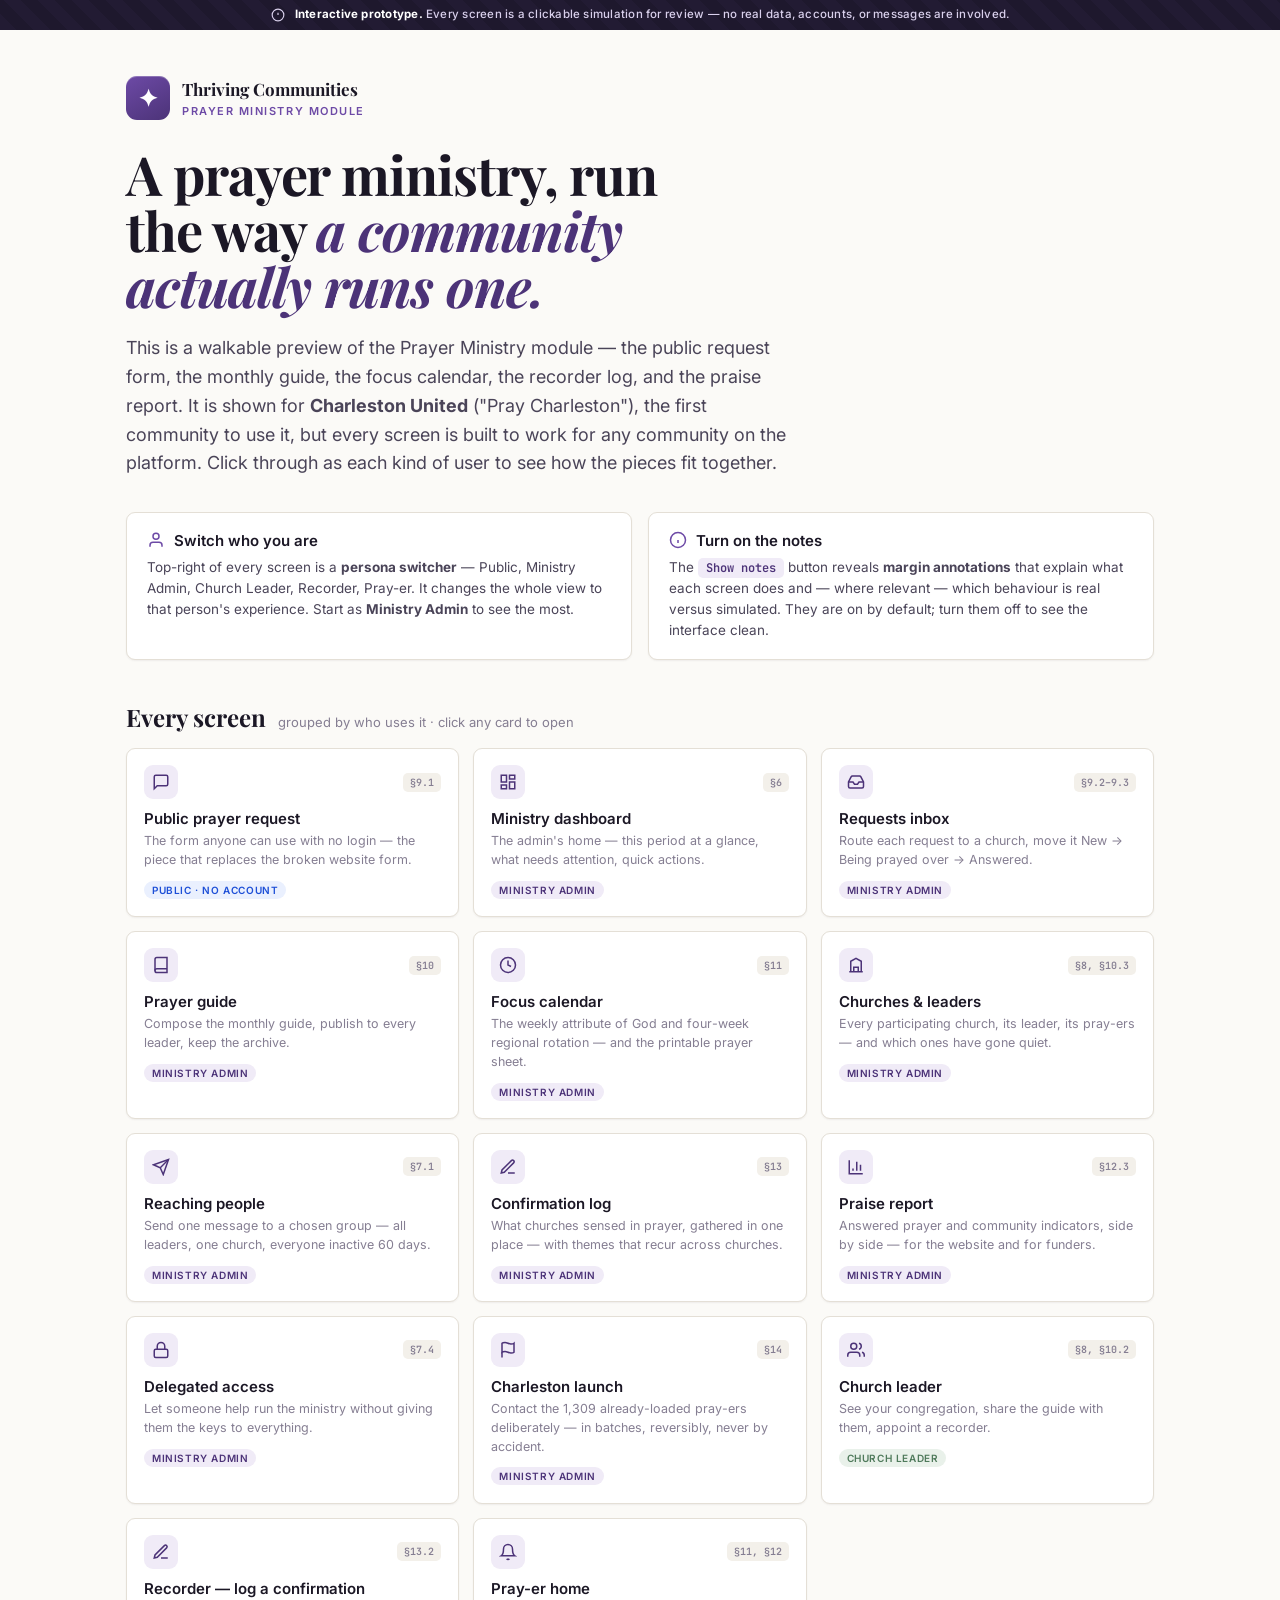
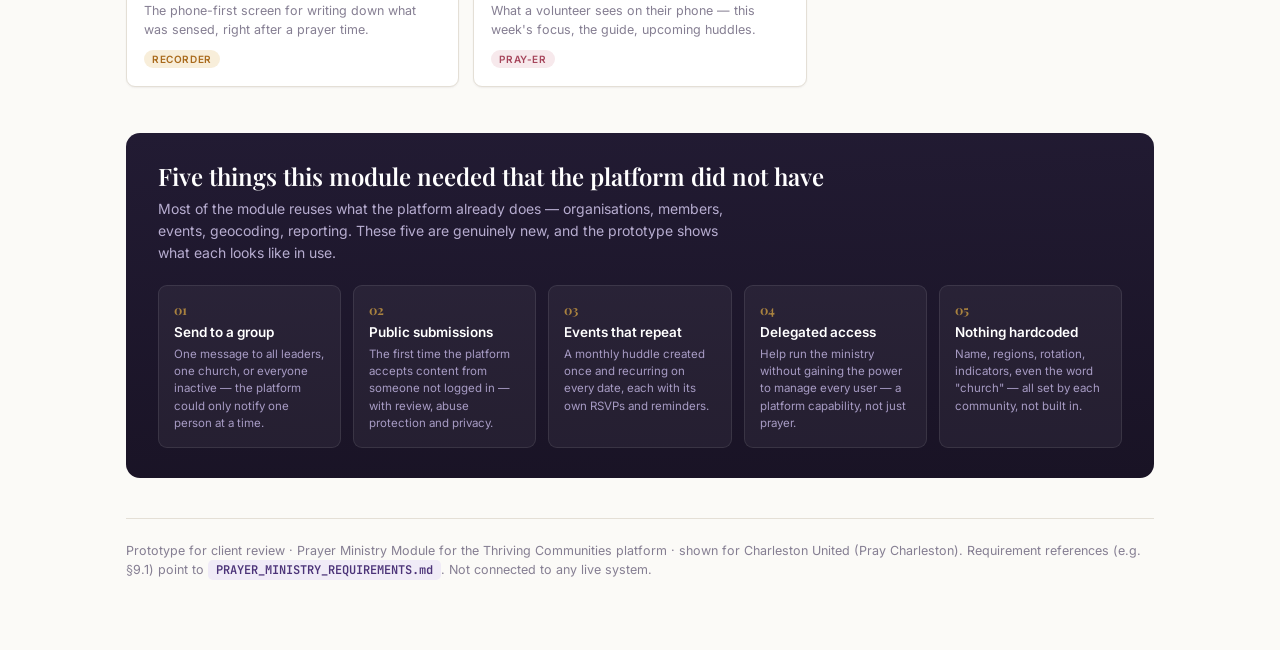
==== index.html @ 3cf49b8a "Prayer Ministry module — interactive static prototype Clickable, self-contained review prototype of " ====
<!DOCTYPE html>
<html lang="en">
<head>
<meta charset="utf-8">
<meta name="viewport" content="width=device-width, initial-scale=1">
<meta name="robots" content="noindex, nofollow">
<title>Prayer Ministry Module — Interactive Prototype</title>
<link rel="stylesheet" href="assets/app.css">
<style>
  .cover { max-width: 1080px; margin: 0 auto; padding: 46px 26px 70px; }
  .cover__kicker { display:flex; align-items:center; gap:12px; }
  .cover__kicker .mk { width:44px;height:44px;border-radius:11px;display:grid;place-items:center;background:linear-gradient(150deg,var(--amethyst),var(--amethyst-deep));color:#fff;font-family:var(--serif);font-weight:700;font-size:24px;box-shadow:inset 0 1px 0 rgba(255,255,255,.25);}
  .cover h1 { font-family:var(--serif); font-weight:700; font-size:clamp(34px,5vw,54px); letter-spacing:-.02em; line-height:1.04; margin:26px 0 0; max-width:16ch; }
  .cover h1 em { font-style: italic; color: var(--amethyst-deep); }
  .cover__lede { font-size:18px; color:var(--ink-soft); max-width:60ch; margin-top:20px; line-height:1.6; }
  .howto { display:grid; grid-template-columns:1fr 1fr; gap:16px; margin-top:34px; }
  .howto__card { border:1px solid var(--line); background:var(--surface); border-radius:var(--r); padding:18px 20px; box-shadow:var(--shadow-sm); }
  .howto__card h3 { font-size:15px; display:flex; align-items:center; gap:9px; }
  .howto__card p { font-size:13.5px; color:var(--ink-soft); margin-top:8px; }
  .kbd { font:600 12px var(--mono); background:var(--amethyst-wash); color:var(--amethyst-deep); padding:2px 8px; border-radius:5px; }
  .maplabel { display:flex; align-items:baseline; gap:12px; margin:44px 0 4px; }
  .maplabel h2 { font-family:var(--serif); font-size:24px; font-weight:700; }
  .maplabel span { font-size:13px; color:var(--ink-faint); }
  .screens { display:grid; grid-template-columns:repeat(3,1fr); gap:14px; margin-top:16px; }
  .screen { display:block; border:1px solid var(--line); background:var(--surface); border-radius:var(--r); padding:16px 17px; box-shadow:var(--shadow-sm); transition:border-color .14s, box-shadow .14s, transform .08s; }
  .screen:hover { border-color:var(--amethyst); box-shadow:var(--shadow); transform:translateY(-2px); }
  .screen__top { display:flex; align-items:center; justify-content:space-between; margin-bottom:11px; }
  .screen__ico { width:34px;height:34px;border-radius:9px;background:var(--amethyst-wash);color:var(--amethyst-deep);display:grid;place-items:center; }
  .screen__ico svg { width:18px;height:18px; }
  .screen__ref { font:600 10px var(--mono); color:var(--ink-faint); background:var(--vellum); padding:3px 7px; border-radius:5px; }
  .screen h3 { font-size:15px; }
  .screen p { font-size:12.5px; color:var(--ink-faint); margin-top:5px; line-height:1.5; }
  .persona-chip { display:inline-block; font:600 10px/1 var(--sans); letter-spacing:.06em; text-transform:uppercase; padding:4px 8px; border-radius:20px; margin-top:11px; }
  .pc-public{background:var(--klein-wash);color:var(--klein-deep);} .pc-admin{background:var(--amethyst-wash);color:var(--amethyst-deep);}
  .pc-leader{background:var(--sage-wash);color:var(--sage);} .pc-recorder{background:var(--amber-wash);color:var(--amber);} .pc-prayer{background:var(--rose-wash);color:var(--rose);}
  .foundations { background:linear-gradient(178deg,#221B33,#191325); color:#E9E4F2; border-radius:var(--r-lg); padding:30px 32px; margin-top:46px; }
  .foundations h2 { font-family:var(--serif); color:#fff; font-size:24px; }
  .foundations > p { color:#B7ADD0; max-width:64ch; margin-top:8px; font-size:14px; }
  .fgrid { display:grid; grid-template-columns:repeat(5,1fr); gap:12px; margin-top:22px; }
  .fitem { background:rgba(255,255,255,.05); border:1px solid rgba(255,255,255,.09); border-radius:var(--r); padding:15px; }
  .fitem .n { font:700 13px var(--serif); color:var(--gilt); }
  .fitem h4 { color:#fff; font-size:13.5px; margin:7px 0 5px; }
  .fitem p { color:#A79BC4; font-size:11.5px; line-height:1.5; }
  .footnote { margin-top:40px; padding-top:22px; border-top:1px solid var(--line); font-size:12.5px; color:var(--ink-faint); }
  @media (max-width:860px){ .howto,.screens,.fgrid{grid-template-columns:1fr;} .fgrid{grid-template-columns:1fr 1fr;} }
</style>
</head>
<body>
<div class="simbar">
  <svg viewBox="0 0 24 24" fill="none" stroke="currentColor" stroke-width="2"><circle cx="12" cy="12" r="10"/><path d="M12 8v4M12 16h.01"/></svg>
  <span><b>Interactive prototype.</b> Every screen is a clickable simulation for review — no real data, accounts, or messages are involved.</span>
</div>

<div class="cover">
  <div class="cover__kicker">
    <div class="mk">✦</div>
    <div>
      <div style="font-family:var(--serif);font-weight:700;font-size:17px;">Thriving Communities</div>
      <div class="eyebrow eyebrow--amethyst" style="margin-top:2px;">Prayer Ministry Module</div>
    </div>
  </div>

  <h1>A prayer ministry, run the way <em>a community actually runs one.</em></h1>
  <p class="cover__lede">
    This is a walkable preview of the Prayer Ministry module — the public request form, the monthly guide,
    the focus calendar, the recorder log, and the praise report. It is shown for <b>Charleston United</b>
    ("Pray Charleston"), the first community to use it, but every screen is built to work for any community
    on the platform. Click through as each kind of user to see how the pieces fit together.
  </p>

  <div class="howto">
    <div class="howto__card">
      <h3><svg width="18" height="18" viewBox="0 0 24 24" fill="none" stroke="var(--amethyst)" stroke-width="2"><path d="M20 21v-2a4 4 0 0 0-4-4H8a4 4 0 0 0-4 4v2"/><circle cx="12" cy="7" r="4"/></svg> Switch who you are</h3>
      <p>Top-right of every screen is a <b>persona switcher</b> — Public, Ministry Admin, Church Leader, Recorder, Pray-er. It changes the whole view to that person's experience. Start as <b>Ministry Admin</b> to see the most.</p>
    </div>
    <div class="howto__card">
      <h3><svg width="18" height="18" viewBox="0 0 24 24" fill="none" stroke="var(--amethyst)" stroke-width="2"><circle cx="12" cy="12" r="10"/><path d="M12 16v-4M12 8h.01"/></svg> Turn on the notes</h3>
      <p>The <span class="kbd">Show notes</span> button reveals <b>margin annotations</b> that explain what each screen does and — where relevant — which behaviour is real versus simulated. They are on by default; turn them off to see the interface clean.</p>
    </div>
  </div>

  <div class="maplabel"><h2>Every screen</h2><span>grouped by who uses it · click any card to open</span></div>

  <div class="screens">
    <a class="screen" href="public-request.html">
      <div class="screen__top"><div class="screen__ico"><svg viewBox="0 0 24 24" fill="none" stroke="currentColor" stroke-width="2"><path d="M21 15a2 2 0 0 1-2 2H7l-4 4V5a2 2 0 0 1 2-2h14a2 2 0 0 1 2 2z"/></svg></div><span class="screen__ref">§9.1</span></div>
      <h3>Public prayer request</h3>
      <p>The form anyone can use with no login — the piece that replaces the broken website form.</p>
      <span class="persona-chip pc-public">Public · no account</span>
    </a>

    <a class="screen" href="admin-dashboard.html">
      <div class="screen__top"><div class="screen__ico"><svg viewBox="0 0 24 24" fill="none" stroke="currentColor" stroke-width="2"><rect x="3" y="3" width="7" height="9"/><rect x="14" y="3" width="7" height="5"/><rect x="14" y="12" width="7" height="9"/><rect x="3" y="16" width="7" height="5"/></svg></div><span class="screen__ref">§6</span></div>
      <h3>Ministry dashboard</h3>
      <p>The admin's home — this period at a glance, what needs attention, quick actions.</p>
      <span class="persona-chip pc-admin">Ministry Admin</span>
    </a>

    <a class="screen" href="admin-requests.html">
      <div class="screen__top"><div class="screen__ico"><svg viewBox="0 0 24 24" fill="none" stroke="currentColor" stroke-width="2"><path d="M22 12h-6l-2 3h-4l-2-3H2"/><path d="M5.45 5.11L2 12v6a2 2 0 0 0 2 2h16a2 2 0 0 0 2-2v-6l-3.45-6.89A2 2 0 0 0 16.76 4H7.24a2 2 0 0 0-1.79 1.11z"/></svg></div><span class="screen__ref">§9.2–9.3</span></div>
      <h3>Requests inbox</h3>
      <p>Route each request to a church, move it New → Being prayed over → Answered.</p>
      <span class="persona-chip pc-admin">Ministry Admin</span>
    </a>

    <a class="screen" href="admin-guide.html">
      <div class="screen__top"><div class="screen__ico"><svg viewBox="0 0 24 24" fill="none" stroke="currentColor" stroke-width="2"><path d="M4 19.5A2.5 2.5 0 0 1 6.5 17H20"/><path d="M6.5 2H20v20H6.5A2.5 2.5 0 0 1 4 19.5v-15A2.5 2.5 0 0 1 6.5 2z"/></svg></div><span class="screen__ref">§10</span></div>
      <h3>Prayer guide</h3>
      <p>Compose the monthly guide, publish to every leader, keep the archive.</p>
      <span class="persona-chip pc-admin">Ministry Admin</span>
    </a>

    <a class="screen" href="admin-focus.html">
      <div class="screen__top"><div class="screen__ico"><svg viewBox="0 0 24 24" fill="none" stroke="currentColor" stroke-width="2"><circle cx="12" cy="12" r="10"/><path d="M12 6v6l4 2"/></svg></div><span class="screen__ref">§11</span></div>
      <h3>Focus calendar</h3>
      <p>The weekly attribute of God and four-week regional rotation — and the printable prayer sheet.</p>
      <span class="persona-chip pc-admin">Ministry Admin</span>
    </a>

    <a class="screen" href="admin-churches.html">
      <div class="screen__top"><div class="screen__ico"><svg viewBox="0 0 24 24" fill="none" stroke="currentColor" stroke-width="2"><path d="M3 21h18"/><path d="M5 21V7l7-4 7 4v14"/><path d="M9 21v-6h6v6"/></svg></div><span class="screen__ref">§8, §10.3</span></div>
      <h3>Churches &amp; leaders</h3>
      <p>Every participating church, its leader, its pray-ers — and which ones have gone quiet.</p>
      <span class="persona-chip pc-admin">Ministry Admin</span>
    </a>

    <a class="screen" href="admin-messaging.html">
      <div class="screen__top"><div class="screen__ico"><svg viewBox="0 0 24 24" fill="none" stroke="currentColor" stroke-width="2"><path d="M22 2L11 13"/><path d="M22 2l-7 20-4-9-9-4 20-7z"/></svg></div><span class="screen__ref">§7.1</span></div>
      <h3>Reaching people</h3>
      <p>Send one message to a chosen group — all leaders, one church, everyone inactive 60 days.</p>
      <span class="persona-chip pc-admin">Ministry Admin</span>
    </a>

    <a class="screen" href="admin-confirmations.html">
      <div class="screen__top"><div class="screen__ico"><svg viewBox="0 0 24 24" fill="none" stroke="currentColor" stroke-width="2"><path d="M12 20h9"/><path d="M16.5 3.5a2.12 2.12 0 0 1 3 3L7 19l-4 1 1-4L16.5 3.5z"/></svg></div><span class="screen__ref">§13</span></div>
      <h3>Confirmation log</h3>
      <p>What churches sensed in prayer, gathered in one place — with themes that recur across churches.</p>
      <span class="persona-chip pc-admin">Ministry Admin</span>
    </a>

    <a class="screen" href="admin-praise.html">
      <div class="screen__top"><div class="screen__ico"><svg viewBox="0 0 24 24" fill="none" stroke="currentColor" stroke-width="2"><path d="M3 3v18h18"/><path d="M18 17V9M13 17V5M8 17v-3"/></svg></div><span class="screen__ref">§12.3</span></div>
      <h3>Praise report</h3>
      <p>Answered prayer and community indicators, side by side — for the website and for funders.</p>
      <span class="persona-chip pc-admin">Ministry Admin</span>
    </a>

    <a class="screen" href="admin-access.html">
      <div class="screen__top"><div class="screen__ico"><svg viewBox="0 0 24 24" fill="none" stroke="currentColor" stroke-width="2"><rect x="3" y="11" width="18" height="11" rx="2"/><path d="M7 11V7a5 5 0 0 1 10 0v4"/></svg></div><span class="screen__ref">§7.4</span></div>
      <h3>Delegated access</h3>
      <p>Let someone help run the ministry without giving them the keys to everything.</p>
      <span class="persona-chip pc-admin">Ministry Admin</span>
    </a>

    <a class="screen" href="admin-charleston.html">
      <div class="screen__top"><div class="screen__ico"><svg viewBox="0 0 24 24" fill="none" stroke="currentColor" stroke-width="2"><path d="M4 15s1-1 4-1 5 2 8 2 4-1 4-1V3s-1 1-4 1-5-2-8-2-4 1-4 1z"/><path d="M4 22v-7"/></svg></div><span class="screen__ref">§14</span></div>
      <h3>Charleston launch</h3>
      <p>Contact the 1,309 already-loaded pray-ers deliberately — in batches, reversibly, never by accident.</p>
      <span class="persona-chip pc-admin">Ministry Admin</span>
    </a>

    <a class="screen" href="leader.html">
      <div class="screen__top"><div class="screen__ico"><svg viewBox="0 0 24 24" fill="none" stroke="currentColor" stroke-width="2"><path d="M17 21v-2a4 4 0 0 0-4-4H5a4 4 0 0 0-4 4v2"/><circle cx="9" cy="7" r="4"/><path d="M23 21v-2a4 4 0 0 0-3-3.87M16 3.13a4 4 0 0 1 0 7.75"/></svg></div><span class="screen__ref">§8, §10.2</span></div>
      <h3>Church leader</h3>
      <p>See your congregation, share the guide with them, appoint a recorder.</p>
      <span class="persona-chip pc-leader">Church Leader</span>
    </a>

    <a class="screen" href="recorder.html">
      <div class="screen__top"><div class="screen__ico"><svg viewBox="0 0 24 24" fill="none" stroke="currentColor" stroke-width="2"><path d="M12 20h9"/><path d="M16.5 3.5a2.12 2.12 0 0 1 3 3L7 19l-4 1 1-4L16.5 3.5z"/></svg></div><span class="screen__ref">§13.2</span></div>
      <h3>Recorder — log a confirmation</h3>
      <p>The phone-first screen for writing down what was sensed, right after a prayer time.</p>
      <span class="persona-chip pc-recorder">Recorder</span>
    </a>

    <a class="screen" href="prayer.html">
      <div class="screen__top"><div class="screen__ico"><svg viewBox="0 0 24 24" fill="none" stroke="currentColor" stroke-width="2"><path d="M18 8A6 6 0 0 0 6 8c0 7-3 9-3 9h18s-3-2-3-9"/><path d="M13.73 21a2 2 0 0 1-3.46 0"/></svg></div><span class="screen__ref">§11, §12</span></div>
      <h3>Pray-er home</h3>
      <p>What a volunteer sees on their phone — this week's focus, the guide, upcoming huddles.</p>
      <span class="persona-chip pc-prayer">Pray-er</span>
    </a>
  </div>

  <div class="foundations">
    <h2>Five things this module needed that the platform did not have</h2>
    <p>Most of the module reuses what the platform already does — organisations, members, events, geocoding, reporting. These five are genuinely new, and the prototype shows what each looks like in use.</p>
    <div class="fgrid">
      <div class="fitem"><div class="n">01</div><h4>Send to a group</h4><p>One message to all leaders, one church, or everyone inactive — the platform could only notify one person at a time.</p></div>
      <div class="fitem"><div class="n">02</div><h4>Public submissions</h4><p>The first time the platform accepts content from someone not logged in — with review, abuse protection and privacy.</p></div>
      <div class="fitem"><div class="n">03</div><h4>Events that repeat</h4><p>A monthly huddle created once and recurring on every date, each with its own RSVPs and reminders.</p></div>
      <div class="fitem"><div class="n">04</div><h4>Delegated access</h4><p>Help run the ministry without gaining the power to manage every user — a platform capability, not just prayer.</p></div>
      <div class="fitem"><div class="n">05</div><h4>Nothing hardcoded</h4><p>Name, regions, rotation, indicators, even the word "church" — all set by each community, not built in.</p></div>
    </div>
  </div>

  <p class="footnote">
    Prototype for client review · Prayer Ministry Module for the Thriving Communities platform · shown for Charleston United (Pray Charleston).
    Requirement references (e.g. §9.1) point to <span class="kbd">PRAYER_MINISTRY_REQUIREMENTS.md</span>. Not connected to any live system.
  </p>
</div>
</body>
</html>
---- assets/app.css ----
/* ============================================================================
   Pray Charleston — Prayer Ministry Module · Prototype design system
   Thriving Communities platform · Charleston United (example tenant)
   Static simulation. No backend.
   ========================================================================= */

@import url('https://fonts.googleapis.com/css2?family=Playfair+Display:ital,wght@0,500;0,600;0,700;0,800;1,500;1,600&family=Inter:wght@400;500;600;700&family=JetBrains+Mono:wght@400;500;600&display=swap');

/* ---- Tokens ------------------------------------------------------------- */
:root {
  --ink:        #1B1725;
  --ink-soft:   #4A4458;
  --ink-faint:  #857E92;

  --paper:      #FBFAF7;
  --vellum:     #F3F0EA;
  --vellum-edge:#E7E2D8;
  --line:       #E4DFD6;
  --line-strong:#D6D0C4;
  --surface:    #FFFFFF;

  --amethyst:      #6D4AA6;
  --amethyst-deep: #4C3378;
  --amethyst-wash: #F0EBF7;

  --klein:      #2563EB;
  --klein-deep: #1D4FD7;
  --klein-wash: #EAF0FE;

  --gilt:       #A9823F;

  --sage:       #4F7A5B;
  --sage-wash:  #E9F1EA;
  --amber:      #A96A1B;
  --amber-wash: #F8EEDA;
  --rose:       #A6455B;
  --rose-wash:  #F7E9EC;

  --shadow-sm: 0 1px 2px rgba(27,23,37,.06);
  --shadow:    0 2px 8px rgba(27,23,37,.08), 0 1px 2px rgba(27,23,37,.04);
  --shadow-lg: 0 16px 40px rgba(27,23,37,.16);

  --r-sm: 6px;
  --r:    9px;
  --r-lg: 14px;

  --serif: 'Playfair Display', Georgia, 'Times New Roman', serif;
  --sans:  'Inter', system-ui, -apple-system, 'Segoe UI', Roboto, sans-serif;
  --mono:  'JetBrains Mono', ui-monospace, 'SF Mono', Menlo, monospace;

  --sidebar-w: 258px;
  --topbar-h: 60px;
}

/* ---- Reset -------------------------------------------------------------- */
*, *::before, *::after { box-sizing: border-box; }
* { margin: 0; }
html { -webkit-text-size-adjust: 100%; scroll-behavior: smooth; }
body {
  font-family: var(--sans);
  background: var(--paper);
  color: var(--ink);
  line-height: 1.55;
  font-size: 15px;
  -webkit-font-smoothing: antialiased;
  text-rendering: optimizeLegibility;
}
img, svg { display: block; max-width: 100%; }
button, input, select, textarea { font: inherit; color: inherit; }
a { color: inherit; text-decoration: none; }
h1,h2,h3,h4 { line-height: 1.15; font-weight: 600; }

/* ---- Utility type ------------------------------------------------------- */
.eyebrow {
  font: 600 11px/1.4 var(--sans);
  letter-spacing: .14em;
  text-transform: uppercase;
  color: var(--ink-faint);
}
.eyebrow--amethyst { color: var(--amethyst); }
.meta { font: 500 12px/1.5 var(--mono); color: var(--ink-faint); letter-spacing: -.01em; }
.serif { font-family: var(--serif); }
.muted { color: var(--ink-faint); }
.soft  { color: var(--ink-soft); }

/* ============================================================================
   APP SHELL
   ========================================================================= */
.app { display: grid; grid-template-columns: var(--sidebar-w) 1fr; min-height: 100vh; }

/* ---- Sidebar ------------------------------------------------------------ */
.sidebar {
  background: linear-gradient(178deg, #221B33 0%, #191325 100%);
  color: #E9E4F2;
  display: flex; flex-direction: column;
  position: sticky; top: 0; height: 100vh;
  border-right: 1px solid #2E2740;
}
.brand {
  display: flex; align-items: center; gap: 11px;
  padding: 18px 20px 16px;
  border-bottom: 1px solid rgba(255,255,255,.07);
}
.brand__mark {
  width: 34px; height: 34px; border-radius: 8px; flex: none;
  display: grid; place-items: center;
  background: linear-gradient(150deg, var(--amethyst), var(--amethyst-deep));
  color: #fff; font-family: var(--serif); font-weight: 700; font-size: 18px;
  box-shadow: inset 0 1px 0 rgba(255,255,255,.25);
}
.brand__name { font-family: var(--serif); font-weight: 700; font-size: 16px; letter-spacing: .01em; color: #fff; }
.brand__sub  { font: 600 9.5px/1 var(--sans); letter-spacing: .16em; text-transform: uppercase; color: #A79BC4; margin-top: 3px; }

.nav { flex: 1; overflow-y: auto; padding: 14px 12px 20px; }
.nav__group { margin-bottom: 6px; }
.nav__label {
  font: 600 10px/1 var(--sans); letter-spacing: .15em; text-transform: uppercase;
  color: #8579A6; padding: 14px 10px 7px;
}
.nav__item {
  display: flex; align-items: center; gap: 10px;
  padding: 8px 11px; border-radius: 7px; margin: 1px 0;
  color: #C9C1DC; font-size: 13.5px; font-weight: 500;
  cursor: pointer; transition: background .14s, color .14s;
}
.nav__item svg { width: 17px; height: 17px; flex: none; opacity: .82; }
.nav__item:hover { background: rgba(255,255,255,.06); color: #fff; }
.nav__item.is-active { background: rgba(109,74,166,.32); color: #fff; box-shadow: inset 2px 0 0 var(--amethyst); }
.nav__item.is-active svg { opacity: 1; }
.nav__badge {
  margin-left: auto; font: 600 10.5px/1 var(--mono);
  background: var(--amethyst); color:#fff; padding: 3px 6px; border-radius: 20px;
}
.nav__foot { padding: 12px 16px; border-top: 1px solid rgba(255,255,255,.07); font-size: 11px; color: #8579A6; }

/* ---- Topbar ------------------------------------------------------------- */
.main { display: flex; flex-direction: column; min-width: 0; }
.topbar {
  height: var(--topbar-h); position: sticky; top: 0; z-index: 30;
  background: rgba(251,250,247,.86); backdrop-filter: blur(10px);
  border-bottom: 1px solid var(--line);
  display: flex; align-items: center; gap: 14px; padding: 0 26px;
}
.topbar__crumb { font-size: 13px; color: var(--ink-faint); }
.topbar__crumb b { color: var(--ink); font-weight: 600; }
.topbar__spacer { flex: 1; }

.persona {
  display: flex; align-items: center; gap: 9px;
  background: var(--surface); border: 1px solid var(--line-strong);
  border-radius: 40px; padding: 4px 5px 4px 12px; box-shadow: var(--shadow-sm);
}
.persona__label { font: 600 10px/1 var(--sans); letter-spacing: .1em; text-transform: uppercase; color: var(--ink-faint); }
.persona select {
  border: none; background: var(--amethyst-wash); color: var(--amethyst-deep);
  font-weight: 600; font-size: 13px; border-radius: 30px; padding: 6px 12px; cursor: pointer;
}
.persona select:focus-visible { outline: 2px solid var(--klein); outline-offset: 1px; }

.notes-toggle {
  display: flex; align-items: center; gap: 8px; cursor: pointer;
  font-size: 12.5px; font-weight: 500; color: var(--ink-soft);
  border: 1px solid var(--line-strong); background: var(--surface);
  padding: 7px 12px; border-radius: 40px; box-shadow: var(--shadow-sm);
}
.notes-toggle .dot { width: 9px; height: 9px; border-radius: 50%; background: var(--line-strong); transition: background .15s; }
body.notes-on .notes-toggle { border-color: var(--amethyst); color: var(--amethyst-deep); background: var(--amethyst-wash); }
body.notes-on .notes-toggle .dot { background: var(--amethyst); }

/* ---- Sim banner --------------------------------------------------------- */
.simbar {
  display: flex; align-items: center; gap: 10px; justify-content: center;
  background: repeating-linear-gradient(45deg, #221B33, #221B33 12px, #1E182D 12px, #1E182D 24px);
  color: #D9D0EC; font-size: 11.5px; font-weight: 500; letter-spacing: .02em;
  padding: 6px 16px; text-align: center;
}
.simbar b { color: #fff; }
.simbar svg { width: 14px; height: 14px; }

/* ---- Content ------------------------------------------------------------ */
.content { padding: 28px 30px 60px; max-width: 1180px; width: 100%; }
.content--narrow { max-width: 820px; }

.page-head { margin-bottom: 22px; }
.page-title { font-family: var(--serif); font-weight: 700; font-size: clamp(26px, 3.2vw, 34px); letter-spacing: -.01em; }
.page-sub { color: var(--ink-soft); font-size: 15px; margin-top: 6px; max-width: 66ch; }
.page-head-row { display: flex; align-items: flex-end; justify-content: space-between; gap: 20px; flex-wrap: wrap; }

.section { margin-top: 30px; }
.section__head { display: flex; align-items: baseline; justify-content: space-between; gap: 14px; margin-bottom: 13px; }
.section__title { font-family: var(--serif); font-size: 21px; font-weight: 600; }

/* ============================================================================
   COMPONENTS
   ========================================================================= */

/* ---- Buttons ------------------------------------------------------------ */
.btn {
  display: inline-flex; align-items: center; justify-content: center; gap: 8px;
  font: 600 13.5px/1 var(--sans); cursor: pointer;
  padding: 10px 16px; border-radius: var(--r-sm); border: 1px solid transparent;
  transition: background .14s, border-color .14s, transform .05s, box-shadow .14s;
  white-space: nowrap;
}
.btn:active { transform: translateY(1px); }
.btn svg { width: 16px; height: 16px; }
.btn--primary { background: var(--klein); color: #fff; box-shadow: var(--shadow-sm); }
.btn--primary:hover { background: var(--klein-deep); }
.btn--ministry { background: var(--amethyst); color: #fff; box-shadow: var(--shadow-sm); }
.btn--ministry:hover { background: var(--amethyst-deep); }
.btn--ghost { background: var(--surface); border-color: var(--line-strong); color: var(--ink); }
.btn--ghost:hover { border-color: var(--ink-faint); background: var(--vellum); }
.btn--quiet { background: transparent; color: var(--ink-soft); padding: 8px 10px; }
.btn--quiet:hover { background: var(--vellum); color: var(--ink); }
.btn--danger { background: var(--surface); border-color: var(--rose); color: var(--rose); }
.btn--danger:hover { background: var(--rose-wash); }
.btn--sm { padding: 7px 12px; font-size: 12.5px; }
.btn--lg { padding: 13px 22px; font-size: 15px; }
.btn:focus-visible { outline: 2px solid var(--klein); outline-offset: 2px; }

/* ---- Cards -------------------------------------------------------------- */
.card {
  background: var(--surface); border: 1px solid var(--line);
  border-radius: var(--r); box-shadow: var(--shadow-sm);
}
.card--pad { padding: 20px; }
.card__head { padding: 16px 20px; border-bottom: 1px solid var(--line); display: flex; align-items: center; justify-content: space-between; gap: 12px; }
.card__title { font-weight: 600; font-size: 15px; }
.card__body { padding: 20px; }

.grid { display: grid; gap: 16px; }
.grid--2 { grid-template-columns: repeat(2, 1fr); }
.grid--3 { grid-template-columns: repeat(3, 1fr); }
.grid--4 { grid-template-columns: repeat(4, 1fr); }

/* ---- Stat tiles --------------------------------------------------------- */
.stat { background: var(--surface); border: 1px solid var(--line); border-radius: var(--r); padding: 16px 18px; }
.stat__label { font: 600 11px/1 var(--sans); letter-spacing: .1em; text-transform: uppercase; color: var(--ink-faint); }
.stat__value { font-family: var(--serif); font-weight: 700; font-size: 30px; margin-top: 9px; letter-spacing: -.01em; }
.stat__value small { font-size: 15px; color: var(--ink-faint); font-family: var(--sans); font-weight: 500; }
.stat__delta { font: 500 12px/1 var(--mono); margin-top: 7px; display: inline-flex; align-items: center; gap: 5px; }
.stat__delta.up { color: var(--sage); }
.stat__delta.down { color: var(--rose); }
.stat__delta.flat { color: var(--ink-faint); }

/* ---- Pills / badges ----------------------------------------------------- */
.pill {
  display: inline-flex; align-items: center; gap: 6px;
  font: 600 11.5px/1 var(--sans); padding: 5px 10px; border-radius: 30px;
  border: 1px solid transparent; white-space: nowrap;
}
.pill .pdot { width: 7px; height: 7px; border-radius: 50%; background: currentColor; }
.pill--new     { background: var(--klein-wash);   color: var(--klein-deep); }
.pill--praying { background: var(--amethyst-wash); color: var(--amethyst-deep); }
.pill--answered{ background: var(--sage-wash);     color: var(--sage); }
.pill--archived{ background: var(--vellum);        color: var(--ink-faint); }
.pill--urgent  { background: var(--amber-wash);    color: var(--amber); }
.pill--private { background: var(--vellum);        color: var(--ink-soft); border-color: var(--line-strong); }
.pill--shared  { background: var(--sage-wash);     color: var(--sage); }
.pill--quiet   { background: var(--rose-wash);     color: var(--rose); }
.pill--active  { background: var(--sage-wash);     color: var(--sage); }
.pill--outline { background: transparent; border-color: var(--line-strong); color: var(--ink-soft); }

.tag { display:inline-flex; align-items:center; gap:5px; font:500 12px/1 var(--sans); color: var(--amethyst-deep); background: var(--amethyst-wash); padding: 4px 9px; border-radius: 6px; }

/* ---- Tables ------------------------------------------------------------- */
.table { width: 100%; border-collapse: collapse; font-size: 13.5px; }
.table th {
  text-align: left; font: 600 10.5px/1 var(--sans); letter-spacing: .1em; text-transform: uppercase;
  color: var(--ink-faint); padding: 11px 14px; border-bottom: 1px solid var(--line-strong); white-space: nowrap;
}
.table td { padding: 13px 14px; border-bottom: 1px solid var(--line); vertical-align: middle; }
.table tr:last-child td { border-bottom: none; }
.table tbody tr { transition: background .12s; }
.table tbody tr:hover { background: var(--vellum); }
.table .row-click { cursor: pointer; }
.table-wrap { overflow-x: auto; border: 1px solid var(--line); border-radius: var(--r); background: var(--surface); box-shadow: var(--shadow-sm); }

/* ---- Avatar ------------------------------------------------------------- */
.avatar {
  width: 34px; height: 34px; border-radius: 50%; flex: none;
  display: grid; place-items: center; font: 600 13px/1 var(--sans);
  background: var(--amethyst-wash); color: var(--amethyst-deep);
}
.avatar--sm { width: 27px; height: 27px; font-size: 11px; }
.who { display: flex; align-items: center; gap: 10px; }
.who__name { font-weight: 600; font-size: 13.5px; }
.who__meta { font-size: 12px; color: var(--ink-faint); }

/* ---- Forms -------------------------------------------------------------- */
.field { margin-bottom: 18px; }
.field__label { display: block; font-weight: 600; font-size: 13.5px; margin-bottom: 7px; }
.field__hint { font-size: 12.5px; color: var(--ink-faint); margin-top: 6px; }
.field__opt { font-weight: 500; color: var(--ink-faint); font-size: 12px; }
.input, .textarea, .select {
  width: 100%; background: var(--surface); border: 1px solid var(--line-strong);
  border-radius: var(--r-sm); padding: 11px 13px; font-size: 14.5px; color: var(--ink);
  transition: border-color .14s, box-shadow .14s;
}
.input::placeholder, .textarea::placeholder { color: #ABA4B8; }
.input:focus, .textarea:focus, .select:focus { outline: none; border-color: var(--klein); box-shadow: 0 0 0 3px var(--klein-wash); }
.textarea { resize: vertical; min-height: 110px; line-height: 1.6; }
.select { appearance: none; background-image: url("data:image/svg+xml,%3Csvg xmlns='http://www.w3.org/2000/svg' width='12' height='12' viewBox='0 0 24 24' fill='none' stroke='%23857E92' stroke-width='2.5'%3E%3Cpath d='M6 9l6 6 6-6'/%3E%3C/svg%3E"); background-repeat: no-repeat; background-position: right 13px center; padding-right: 36px; cursor: pointer; }

.check { display: flex; gap: 11px; align-items: flex-start; padding: 12px 14px; border: 1px solid var(--line-strong); border-radius: var(--r-sm); cursor: pointer; background: var(--surface); transition: border-color .14s, background .14s; }
.check:hover { border-color: var(--ink-faint); }
.check input { margin-top: 2px; width: 17px; height: 17px; accent-color: var(--klein); flex: none; }
.check__title { font-weight: 600; font-size: 13.5px; }
.check__desc { font-size: 12.5px; color: var(--ink-faint); margin-top: 2px; }
.check.is-on { border-color: var(--klein); background: var(--klein-wash); }

.seg { display: inline-flex; background: var(--vellum); border: 1px solid var(--line-strong); border-radius: 8px; padding: 3px; gap: 2px; }
.seg button { border: none; background: transparent; padding: 7px 14px; border-radius: 6px; font-weight: 600; font-size: 13px; color: var(--ink-soft); cursor: pointer; }
.seg button.is-on { background: var(--surface); color: var(--ink); box-shadow: var(--shadow-sm); }

/* ---- Tabs --------------------------------------------------------------- */
.tabs { display: flex; gap: 3px; border-bottom: 1px solid var(--line-strong); margin-bottom: 20px; }
.tab { padding: 11px 15px; font-weight: 600; font-size: 13.5px; color: var(--ink-faint); cursor: pointer; border-bottom: 2px solid transparent; margin-bottom: -1px; }
.tab:hover { color: var(--ink); }
.tab.is-on { color: var(--amethyst-deep); border-bottom-color: var(--amethyst); }

/* ---- Annotation notes (client explainers) ------------------------------- */
.note {
  display: none;
  position: relative;
  border: 1px dashed var(--amethyst);
  background: linear-gradient(0deg, var(--amethyst-wash), var(--amethyst-wash));
  border-radius: var(--r-sm);
  padding: 13px 15px 13px 44px;
  margin: 14px 0;
  font-size: 13px; line-height: 1.55; color: var(--amethyst-deep);
}
.note::before {
  content: "i";
  position: absolute; left: 13px; top: 13px;
  width: 21px; height: 21px; border-radius: 50%;
  background: var(--amethyst); color: #fff;
  font: 700 12px/21px var(--serif); text-align: center;
}
.note b { font-weight: 700; }
.note--sim::before { content: "▷"; font-size: 9px; }
body.notes-on .note { display: block; }
/* margin note variant sits to the side on wide screens */
.note code { font: 500 12px var(--mono); background: rgba(76,51,120,.1); padding: 1px 5px; border-radius: 4px; }

/* ---- Drawer ------------------------------------------------------------- */
.scrim { position: fixed; inset: 0; background: rgba(27,23,37,.42); backdrop-filter: blur(2px); opacity: 0; pointer-events: none; transition: opacity .2s; z-index: 60; }
.scrim.is-open { opacity: 1; pointer-events: auto; }
.drawer {
  position: fixed; top: 0; right: 0; height: 100vh; width: min(560px, 94vw);
  background: var(--paper); box-shadow: var(--shadow-lg); z-index: 70;
  transform: translateX(100%); transition: transform .26s cubic-bezier(.4,0,.2,1);
  display: flex; flex-direction: column;
}
.drawer.is-open { transform: none; }
.drawer__head { padding: 20px 24px; border-bottom: 1px solid var(--line); display: flex; align-items: flex-start; justify-content: space-between; gap: 14px; }
.drawer__body { padding: 22px 24px; overflow-y: auto; flex: 1; }
.drawer__foot { padding: 16px 24px; border-top: 1px solid var(--line); display: flex; gap: 10px; justify-content: flex-end; background: var(--surface); }
.iconbtn { width: 34px; height: 34px; border-radius: 8px; border: 1px solid var(--line-strong); background: var(--surface); display: grid; place-items: center; cursor: pointer; color: var(--ink-soft); }
.iconbtn:hover { background: var(--vellum); color: var(--ink); }

/* ---- Modal -------------------------------------------------------------- */
.modal { position: fixed; inset: 0; z-index: 70; display: grid; place-items: center; padding: 24px; opacity: 0; pointer-events: none; transition: opacity .2s; }
.modal.is-open { opacity: 1; pointer-events: auto; }
.modal__card { background: var(--paper); border-radius: var(--r-lg); box-shadow: var(--shadow-lg); width: min(540px, 96vw); max-height: 90vh; overflow: hidden; display: flex; flex-direction: column; transform: translateY(8px) scale(.99); transition: transform .2s; }
.modal.is-open .modal__card { transform: none; }
.modal__head { padding: 20px 24px; border-bottom: 1px solid var(--line); }
.modal__body { padding: 22px 24px; overflow-y: auto; }
.modal__foot { padding: 16px 24px; border-top: 1px solid var(--line); display: flex; gap: 10px; justify-content: flex-end; background: var(--surface); }

/* ---- Toast -------------------------------------------------------------- */
.toast-wrap { position: fixed; bottom: 24px; left: 50%; transform: translateX(-50%); z-index: 90; display: flex; flex-direction: column; gap: 10px; align-items: center; }
.toast {
  display: flex; align-items: center; gap: 11px;
  background: var(--ink); color: #fff; padding: 12px 18px; border-radius: 40px;
  box-shadow: var(--shadow-lg); font-size: 13.5px; font-weight: 500;
  animation: toast-in .3s cubic-bezier(.2,.8,.2,1);
}
.toast svg { width: 17px; height: 17px; color: #9BE3B0; }
@keyframes toast-in { from { opacity: 0; transform: translateY(14px); } }

/* ---- Paper artifact (the signature: guide + prayer sheet) --------------- */
.paper-doc {
  background:
    linear-gradient(var(--surface), var(--surface)) padding-box,
    linear-gradient(180deg, #EFE7D5, #E4D9C0) border-box;
  border: 1px solid transparent;
  border-radius: 3px;
  box-shadow: var(--shadow), 0 0 0 1px rgba(169,130,63,.12);
  padding: 44px 52px;
  position: relative;
  max-width: 640px;
}
.paper-doc::before {
  content: ""; position: absolute; left: 0; top: 0; bottom: 0; width: 4px;
  background: linear-gradient(180deg, var(--gilt), #C9A662); border-radius: 3px 0 0 3px;
}
.paper-doc__kicker { font: 600 11px/1 var(--sans); letter-spacing: .22em; text-transform: uppercase; color: var(--gilt); text-align: center; }
.paper-doc__title { font-family: var(--serif); font-weight: 700; font-size: 30px; text-align: center; margin: 10px 0 6px; letter-spacing: -.01em; }
.paper-doc__rule { width: 54px; height: 2px; background: var(--gilt); margin: 14px auto; }
.paper-doc h4 { font-family: var(--serif); font-size: 18px; font-weight: 600; margin: 22px 0 8px; }
.paper-doc p { color: var(--ink-soft); margin-bottom: 12px; line-height: 1.7; }
.paper-doc .verse { font-family: var(--serif); font-style: italic; font-size: 17px; color: var(--ink); border-left: 2px solid var(--gilt); padding-left: 16px; margin: 16px 0; }
.paper-doc .verse cite { display: block; font-style: normal; font-size: 12px; letter-spacing: .1em; text-transform: uppercase; color: var(--gilt); margin-top: 6px; font-family: var(--sans); font-weight: 600; }

/* ---- Focus cycle (weekly rotation) -------------------------------------- */
.cycle { display: grid; grid-template-columns: repeat(4, 1fr); gap: 12px; }
.cycle__wk { border: 1px solid var(--line); border-radius: var(--r); background: var(--surface); padding: 15px; position: relative; overflow: hidden; }
.cycle__wk.is-current { border-color: var(--amethyst); box-shadow: 0 0 0 3px var(--amethyst-wash); }
.cycle__n { font: 600 10px/1 var(--sans); letter-spacing: .14em; text-transform: uppercase; color: var(--ink-faint); }
.cycle__region { font-family: var(--serif); font-size: 18px; font-weight: 600; margin: 8px 0 3px; }
.cycle__way { font-size: 12.5px; color: var(--amethyst-deep); font-weight: 500; }
.cycle__wk.is-current::after { content: "This week"; position: absolute; top: 10px; right: -26px; transform: rotate(45deg); background: var(--amethyst); color: #fff; font: 600 9px/1 var(--sans); letter-spacing: .1em; text-transform: uppercase; padding: 4px 30px; }

/* ---- Timeline / list rows ---------------------------------------------- */
.rows { display: flex; flex-direction: column; }
.row { display: flex; align-items: center; gap: 14px; padding: 14px 4px; border-bottom: 1px solid var(--line); }
.row:last-child { border-bottom: none; }
.row__main { flex: 1; min-width: 0; }
.row__title { font-weight: 600; font-size: 14px; }
.row__sub { font-size: 12.5px; color: var(--ink-faint); margin-top: 2px; }

/* ---- Empty state -------------------------------------------------------- */
.empty { text-align: center; padding: 48px 24px; }
.empty__icon { width: 52px; height: 52px; border-radius: 14px; background: var(--amethyst-wash); color: var(--amethyst); display: grid; place-items: center; margin: 0 auto 16px; }
.empty__title { font-family: var(--serif); font-size: 20px; font-weight: 600; }
.empty__text { color: var(--ink-soft); max-width: 42ch; margin: 8px auto 18px; font-size: 14px; }

/* ---- Progress / meter --------------------------------------------------- */
.meter { height: 8px; background: var(--vellum); border-radius: 20px; overflow: hidden; }
.meter__fill { height: 100%; border-radius: 20px; background: var(--amethyst); }
.meter__fill.sage { background: var(--sage); }
.meter__fill.amber { background: var(--amber); }

/* ---- Misc --------------------------------------------------------------- */
.divider { height: 1px; background: var(--line); margin: 22px 0; border: none; }
.stack > * + * { margin-top: 14px; }
.inline { display: flex; align-items: center; gap: 10px; flex-wrap: wrap; }
.between { display: flex; align-items: center; justify-content: space-between; gap: 14px; }
.right { margin-left: auto; }

/* ============================================================================
   PUBLIC (no-login) pages — lighter chrome
   ========================================================================= */
.public-shell { min-height: 100vh; display: flex; flex-direction: column; }
.public-top { display: flex; align-items: center; gap: 12px; padding: 16px 28px; border-bottom: 1px solid var(--line); background: var(--surface); }
.public-wrap { flex: 1; display: grid; place-items: start center; padding: 40px 20px 70px; }

/* ============================================================================
   RESPONSIVE
   ========================================================================= */
@media (max-width: 1080px) {
  .grid--4 { grid-template-columns: repeat(2,1fr); }
  .cycle { grid-template-columns: repeat(2,1fr); }
}
@media (max-width: 860px) {
  .app { grid-template-columns: 1fr; }
  .sidebar { position: fixed; z-index: 80; width: 278px; transform: translateX(-100%); transition: transform .24s; }
  .sidebar.is-open { transform: none; }
  .menu-btn { display: grid !important; }
  .grid--2, .grid--3 { grid-template-columns: 1fr; }
  .content { padding: 22px 18px 50px; }
  .paper-doc { padding: 30px 24px; }
}
.menu-btn { display: none; width: 36px; height: 36px; border-radius: 8px; border: 1px solid var(--line-strong); background: var(--surface); place-items: center; cursor: pointer; }

@media (max-width: 560px) {
  .grid--4 { grid-template-columns: 1fr; }
  .cycle { grid-template-columns: 1fr; }
  .page-title { font-size: 24px; }
}

/* ---- Accessibility ------------------------------------------------------ */
:focus-visible { outline: 2px solid var(--klein); outline-offset: 2px; }
@media (prefers-reduced-motion: reduce) {
  * { animation-duration: .01ms !important; transition-duration: .01ms !important; scroll-behavior: auto !important; }
}

/* ---- Print (guides, prayer sheets, reports) ----------------------------- */
@media print {
  .sidebar, .topbar, .simbar, .note, .drawer, .scrim, .modal, .toast-wrap, .no-print { display: none !important; }
  .app { display: block; }
  .content { padding: 0; max-width: none; }
  .paper-doc { box-shadow: none; border: none; max-width: none; padding: 0; }
  body { background: #fff; }
}
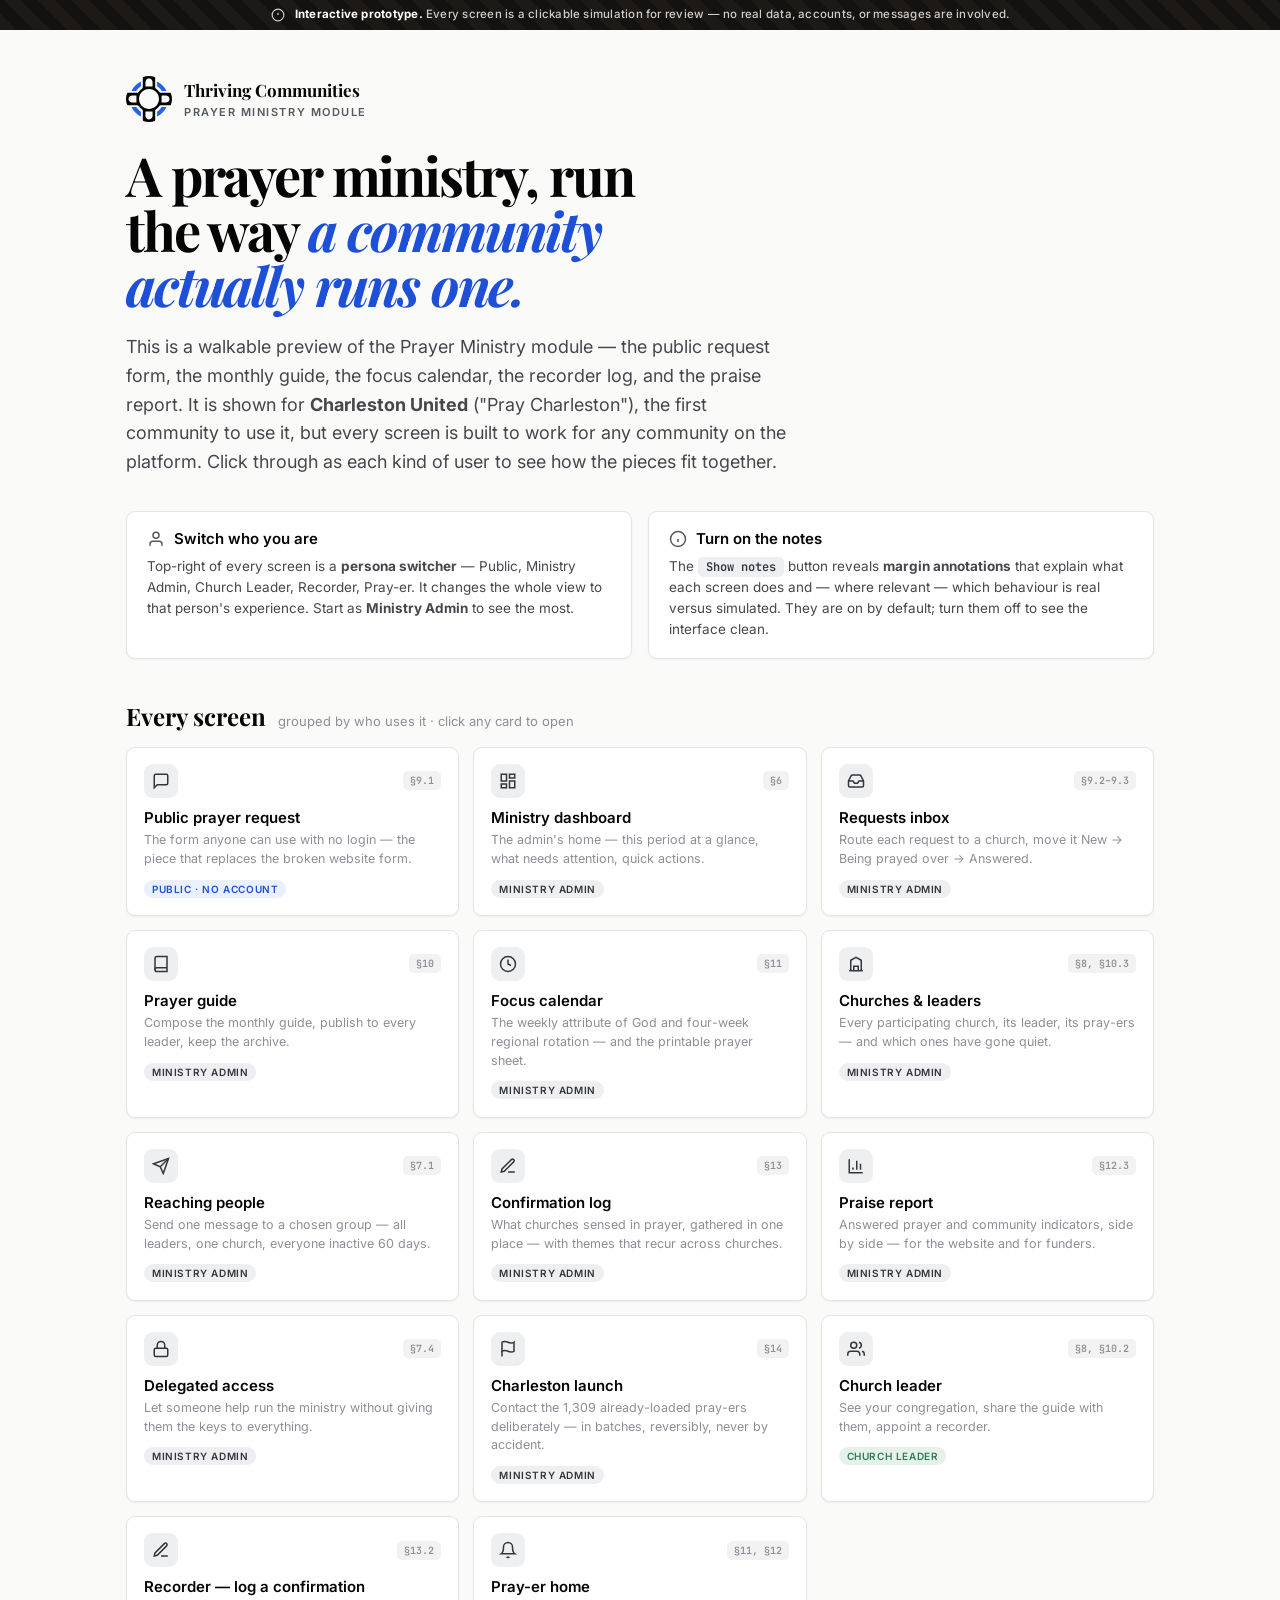
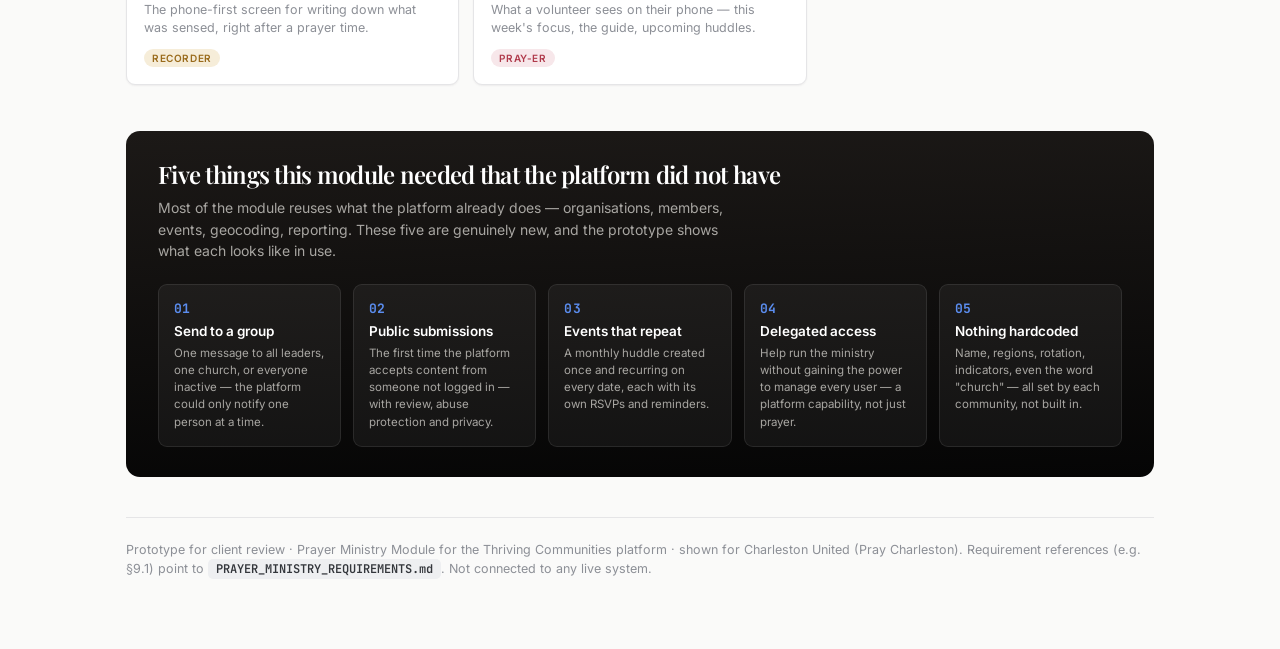
==== commit 3eb5a0c1: "Apply Charleston United tenant brand Reskin from the placeholder palette to the Charleston brand kit" ====
--- a/index.html
+++ b/index.html
@@ -9,9 +9,9 @@
 <style>
   .cover { max-width: 1080px; margin: 0 auto; padding: 46px 26px 70px; }
   .cover__kicker { display:flex; align-items:center; gap:12px; }
-  .cover__kicker .mk { width:44px;height:44px;border-radius:11px;display:grid;place-items:center;background:linear-gradient(150deg,var(--amethyst),var(--amethyst-deep));color:#fff;font-family:var(--serif);font-weight:700;font-size:24px;box-shadow:inset 0 1px 0 rgba(255,255,255,.25);}
-  .cover h1 { font-family:var(--serif); font-weight:700; font-size:clamp(34px,5vw,54px); letter-spacing:-.02em; line-height:1.04; margin:26px 0 0; max-width:16ch; }
-  .cover h1 em { font-style: italic; color: var(--amethyst-deep); }
+  .cover__kicker .mk { width:46px;height:46px;flex:none;background:url(assets/icon_mark_color.svg) center/contain no-repeat;color:transparent;font-size:0;}
+  .cover h1 { font-family:var(--serif); font-weight:700; font-size:clamp(34px,5vw,54px); letter-spacing:-.04em; line-height:1.02; margin:26px 0 0; max-width:16ch; }
+  .cover h1 em { font-style: italic; color: var(--klein-deep); }
   .cover__lede { font-size:18px; color:var(--ink-soft); max-width:60ch; margin-top:20px; line-height:1.6; }
   .howto { display:grid; grid-template-columns:1fr 1fr; gap:16px; margin-top:34px; }
   .howto__card { border:1px solid var(--line); background:var(--surface); border-radius:var(--r); padding:18px 20px; box-shadow:var(--shadow-sm); }
@@ -33,14 +33,14 @@
   .persona-chip { display:inline-block; font:600 10px/1 var(--sans); letter-spacing:.06em; text-transform:uppercase; padding:4px 8px; border-radius:20px; margin-top:11px; }
   .pc-public{background:var(--klein-wash);color:var(--klein-deep);} .pc-admin{background:var(--amethyst-wash);color:var(--amethyst-deep);}
   .pc-leader{background:var(--sage-wash);color:var(--sage);} .pc-recorder{background:var(--amber-wash);color:var(--amber);} .pc-prayer{background:var(--rose-wash);color:var(--rose);}
-  .foundations { background:linear-gradient(178deg,#221B33,#191325); color:#E9E4F2; border-radius:var(--r-lg); padding:30px 32px; margin-top:46px; }
-  .foundations h2 { font-family:var(--serif); color:#fff; font-size:24px; }
-  .foundations > p { color:#B7ADD0; max-width:64ch; margin-top:8px; font-size:14px; }
+  .foundations { background:linear-gradient(178deg,#1C1917,#050505); color:#E7E6E3; border-radius:var(--r-lg); padding:30px 32px; margin-top:46px; }
+  .foundations h2 { font-family:var(--serif); color:#fff; font-size:24px; letter-spacing:-.03em; }
+  .foundations > p { color:#A8A6A2; max-width:64ch; margin-top:8px; font-size:14px; }
   .fgrid { display:grid; grid-template-columns:repeat(5,1fr); gap:12px; margin-top:22px; }
   .fitem { background:rgba(255,255,255,.05); border:1px solid rgba(255,255,255,.09); border-radius:var(--r); padding:15px; }
-  .fitem .n { font:700 13px var(--serif); color:var(--gilt); }
+  .fitem .n { font:700 13px var(--mono); color:#5B8DEF; letter-spacing:.02em; }
   .fitem h4 { color:#fff; font-size:13.5px; margin:7px 0 5px; }
-  .fitem p { color:#A79BC4; font-size:11.5px; line-height:1.5; }
+  .fitem p { color:#A8A6A2; font-size:11.5px; line-height:1.5; }
   .footnote { margin-top:40px; padding-top:22px; border-top:1px solid var(--line); font-size:12.5px; color:var(--ink-faint); }
   @media (max-width:860px){ .howto,.screens,.fgrid{grid-template-columns:1fr;} .fgrid{grid-template-columns:1fr 1fr;} }
 </style>
--- a/assets/app.css
+++ b/assets/app.css
@@ -8,33 +8,39 @@
 
 /* ---- Tokens ------------------------------------------------------------- */
 :root {
-  --ink:        #1B1725;
-  --ink-soft:   #4A4458;
-  --ink-faint:  #857E92;
-
-  --paper:      #FBFAF7;
-  --vellum:     #F3F0EA;
-  --vellum-edge:#E7E2D8;
-  --line:       #E4DFD6;
-  --line-strong:#D6D0C4;
+  /* Charleston United tenant brand — Void / Paper / Stone / Concrete + Klein Blue.
+     Klein Blue is the only loud colour; used for actions, active states and energy
+     marks. Accent washes/statuses run neutral so the blue stays deliberate. */
+  --ink:        #050505;   /* Void — text, structure */
+  --ink-soft:   #46474C;   /* secondary body */
+  --ink-faint:  #8C8F96;   /* Concrete-ish — meta, timestamps, muted */
+
+  --paper:      #FAFAF9;   /* Stone Light — page background */
+  --vellum:     #F2F2F2;   /* Paper — panels */
+  --vellum-edge:#E3E3E4;
+  --line:       #E5E5E7;
+  --line-strong:#D5D6D9;
   --surface:    #FFFFFF;
 
-  --amethyst:      #6D4AA6;
-  --amethyst-deep: #4C3378;
-  --amethyst-wash: #F0EBF7;
-
+  /* "accent" hue now runs NEUTRAL (grayscale) — was the violet ministry hue */
+  --amethyst:      #55585F;
+  --amethyst-deep: #33363B;
+  --amethyst-wash: #EEEFF1;
+
+  /* Klein Blue — the one energy colour */
   --klein:      #2563EB;
   --klein-deep: #1D4FD7;
   --klein-wash: #EAF0FE;
 
-  --gilt:       #A9823F;
-
-  --sage:       #4F7A5B;
-  --sage-wash:  #E9F1EA;
-  --amber:      #A96A1B;
-  --amber-wash: #F8EEDA;
-  --rose:       #A6455B;
-  --rose-wash:  #F7E9EC;
+  /* austere ink accent for the printed artifacts (was gilt/brass) */
+  --gilt:       #050505;
+
+  --sage:       #2F7D57;
+  --sage-wash:  #E7F1EB;
+  --amber:      #9A6B1B;
+  --amber-wash: #F6EDD9;
+  --rose:       #B03A4B;
+  --rose-wash:  #F7E7EA;
 
   --shadow-sm: 0 1px 2px rgba(27,23,37,.06);
   --shadow:    0 2px 8px rgba(27,23,37,.08), 0 1px 2px rgba(27,23,37,.04);
@@ -90,11 +96,11 @@
 
 /* ---- Sidebar ------------------------------------------------------------ */
 .sidebar {
-  background: linear-gradient(178deg, #221B33 0%, #191325 100%);
-  color: #E9E4F2;
+  background: linear-gradient(178deg, #1C1917 0%, #050505 100%);
+  color: #E7E6E3;
   display: flex; flex-direction: column;
   position: sticky; top: 0; height: 100vh;
-  border-right: 1px solid #2E2740;
+  border-right: 1px solid #262322;
 }
 .brand {
   display: flex; align-items: center; gap: 11px;
@@ -102,36 +108,36 @@
   border-bottom: 1px solid rgba(255,255,255,.07);
 }
 .brand__mark {
-  width: 34px; height: 34px; border-radius: 8px; flex: none;
-  display: grid; place-items: center;
-  background: linear-gradient(150deg, var(--amethyst), var(--amethyst-deep));
-  color: #fff; font-family: var(--serif); font-weight: 700; font-size: 18px;
-  box-shadow: inset 0 1px 0 rgba(255,255,255,.25);
-}
-.brand__name { font-family: var(--serif); font-weight: 700; font-size: 16px; letter-spacing: .01em; color: #fff; }
-.brand__sub  { font: 600 9.5px/1 var(--sans); letter-spacing: .16em; text-transform: uppercase; color: #A79BC4; margin-top: 3px; }
+  width: 34px; height: 34px; flex: none;
+  background: url(icon_mark_color.svg) center/contain no-repeat;
+  color: transparent; /* hides the fallback glyph in the markup */
+  border-radius: 0; box-shadow: none;
+}
+.sidebar .brand__mark { background-image: url(icon_mark_white.svg); }
+.brand__name { font-family: var(--serif); font-weight: 700; font-size: 16px; letter-spacing: -.02em; color: #fff; }
+.brand__sub  { font: 600 9.5px/1 var(--sans); letter-spacing: .16em; text-transform: uppercase; color: #9CA3AF; margin-top: 3px; }
 
 .nav { flex: 1; overflow-y: auto; padding: 14px 12px 20px; }
 .nav__group { margin-bottom: 6px; }
 .nav__label {
   font: 600 10px/1 var(--sans); letter-spacing: .15em; text-transform: uppercase;
-  color: #8579A6; padding: 14px 10px 7px;
+  color: #7C7A77; padding: 14px 10px 7px;
 }
 .nav__item {
   display: flex; align-items: center; gap: 10px;
   padding: 8px 11px; border-radius: 7px; margin: 1px 0;
-  color: #C9C1DC; font-size: 13.5px; font-weight: 500;
+  color: #C6C4C0; font-size: 13.5px; font-weight: 500;
   cursor: pointer; transition: background .14s, color .14s;
 }
-.nav__item svg { width: 17px; height: 17px; flex: none; opacity: .82; }
+.nav__item svg { width: 17px; height: 17px; flex: none; opacity: .78; }
 .nav__item:hover { background: rgba(255,255,255,.06); color: #fff; }
-.nav__item.is-active { background: rgba(109,74,166,.32); color: #fff; box-shadow: inset 2px 0 0 var(--amethyst); }
+.nav__item.is-active { background: rgba(37,99,235,.20); color: #fff; box-shadow: inset 2px 0 0 var(--klein); }
 .nav__item.is-active svg { opacity: 1; }
 .nav__badge {
   margin-left: auto; font: 600 10.5px/1 var(--mono);
-  background: var(--amethyst); color:#fff; padding: 3px 6px; border-radius: 20px;
-}
-.nav__foot { padding: 12px 16px; border-top: 1px solid rgba(255,255,255,.07); font-size: 11px; color: #8579A6; }
+  background: var(--klein); color:#fff; padding: 3px 6px; border-radius: 20px;
+}
+.nav__foot { padding: 12px 16px; border-top: 1px solid rgba(255,255,255,.07); font-size: 11px; color: #7C7A77; }
 
 /* ---- Topbar ------------------------------------------------------------- */
 .main { display: flex; flex-direction: column; min-width: 0; }
@@ -170,8 +176,8 @@
 /* ---- Sim banner --------------------------------------------------------- */
 .simbar {
   display: flex; align-items: center; gap: 10px; justify-content: center;
-  background: repeating-linear-gradient(45deg, #221B33, #221B33 12px, #1E182D 12px, #1E182D 24px);
-  color: #D9D0EC; font-size: 11.5px; font-weight: 500; letter-spacing: .02em;
+  background: repeating-linear-gradient(45deg, #1C1917, #1C1917 12px, #141210 12px, #141210 24px);
+  color: #CFCDC9; font-size: 11.5px; font-weight: 500; letter-spacing: .02em;
   padding: 6px 16px; text-align: center;
 }
 .simbar b { color: #fff; }
@@ -206,8 +212,8 @@
 .btn svg { width: 16px; height: 16px; }
 .btn--primary { background: var(--klein); color: #fff; box-shadow: var(--shadow-sm); }
 .btn--primary:hover { background: var(--klein-deep); }
-.btn--ministry { background: var(--amethyst); color: #fff; box-shadow: var(--shadow-sm); }
-.btn--ministry:hover { background: var(--amethyst-deep); }
+.btn--ministry { background: var(--klein); color: #fff; box-shadow: var(--shadow-sm); }
+.btn--ministry:hover { background: var(--klein-deep); }
 .btn--ghost { background: var(--surface); border-color: var(--line-strong); color: var(--ink); }
 .btn--ghost:hover { border-color: var(--ink-faint); background: var(--vellum); }
 .btn--quiet { background: transparent; color: var(--ink-soft); padding: 8px 10px; }
@@ -317,7 +323,7 @@
 .tabs { display: flex; gap: 3px; border-bottom: 1px solid var(--line-strong); margin-bottom: 20px; }
 .tab { padding: 11px 15px; font-weight: 600; font-size: 13.5px; color: var(--ink-faint); cursor: pointer; border-bottom: 2px solid transparent; margin-bottom: -1px; }
 .tab:hover { color: var(--ink); }
-.tab.is-on { color: var(--amethyst-deep); border-bottom-color: var(--amethyst); }
+.tab.is-on { color: var(--klein-deep); border-bottom-color: var(--klein); }
 
 /* ---- Annotation notes (client explainers) ------------------------------- */
 .note {
@@ -381,19 +387,17 @@
 
 /* ---- Paper artifact (the signature: guide + prayer sheet) --------------- */
 .paper-doc {
-  background:
-    linear-gradient(var(--surface), var(--surface)) padding-box,
-    linear-gradient(180deg, #EFE7D5, #E4D9C0) border-box;
-  border: 1px solid transparent;
+  background: var(--surface);
+  border: 1px solid var(--line-strong);
   border-radius: 3px;
-  box-shadow: var(--shadow), 0 0 0 1px rgba(169,130,63,.12);
+  box-shadow: var(--shadow);
   padding: 44px 52px;
   position: relative;
   max-width: 640px;
 }
 .paper-doc::before {
-  content: ""; position: absolute; left: 0; top: 0; bottom: 0; width: 4px;
-  background: linear-gradient(180deg, var(--gilt), #C9A662); border-radius: 3px 0 0 3px;
+  content: ""; position: absolute; left: 0; top: 0; bottom: 0; width: 3px;
+  background: var(--klein); border-radius: 3px 0 0 3px;
 }
 .paper-doc__kicker { font: 600 11px/1 var(--sans); letter-spacing: .22em; text-transform: uppercase; color: var(--gilt); text-align: center; }
 .paper-doc__title { font-family: var(--serif); font-weight: 700; font-size: 30px; text-align: center; margin: 10px 0 6px; letter-spacing: -.01em; }
@@ -406,11 +410,11 @@
 /* ---- Focus cycle (weekly rotation) -------------------------------------- */
 .cycle { display: grid; grid-template-columns: repeat(4, 1fr); gap: 12px; }
 .cycle__wk { border: 1px solid var(--line); border-radius: var(--r); background: var(--surface); padding: 15px; position: relative; overflow: hidden; }
-.cycle__wk.is-current { border-color: var(--amethyst); box-shadow: 0 0 0 3px var(--amethyst-wash); }
+.cycle__wk.is-current { border-color: var(--klein); box-shadow: 0 0 0 3px var(--klein-wash); }
 .cycle__n { font: 600 10px/1 var(--sans); letter-spacing: .14em; text-transform: uppercase; color: var(--ink-faint); }
 .cycle__region { font-family: var(--serif); font-size: 18px; font-weight: 600; margin: 8px 0 3px; }
 .cycle__way { font-size: 12.5px; color: var(--amethyst-deep); font-weight: 500; }
-.cycle__wk.is-current::after { content: "This week"; position: absolute; top: 10px; right: -26px; transform: rotate(45deg); background: var(--amethyst); color: #fff; font: 600 9px/1 var(--sans); letter-spacing: .1em; text-transform: uppercase; padding: 4px 30px; }
+.cycle__wk.is-current::after { content: "This week"; position: absolute; top: 10px; right: -26px; transform: rotate(45deg); background: var(--klein); color: #fff; font: 600 9px/1 var(--sans); letter-spacing: .1em; text-transform: uppercase; padding: 4px 30px; }
 
 /* ---- Timeline / list rows ---------------------------------------------- */
 .rows { display: flex; flex-direction: column; }
